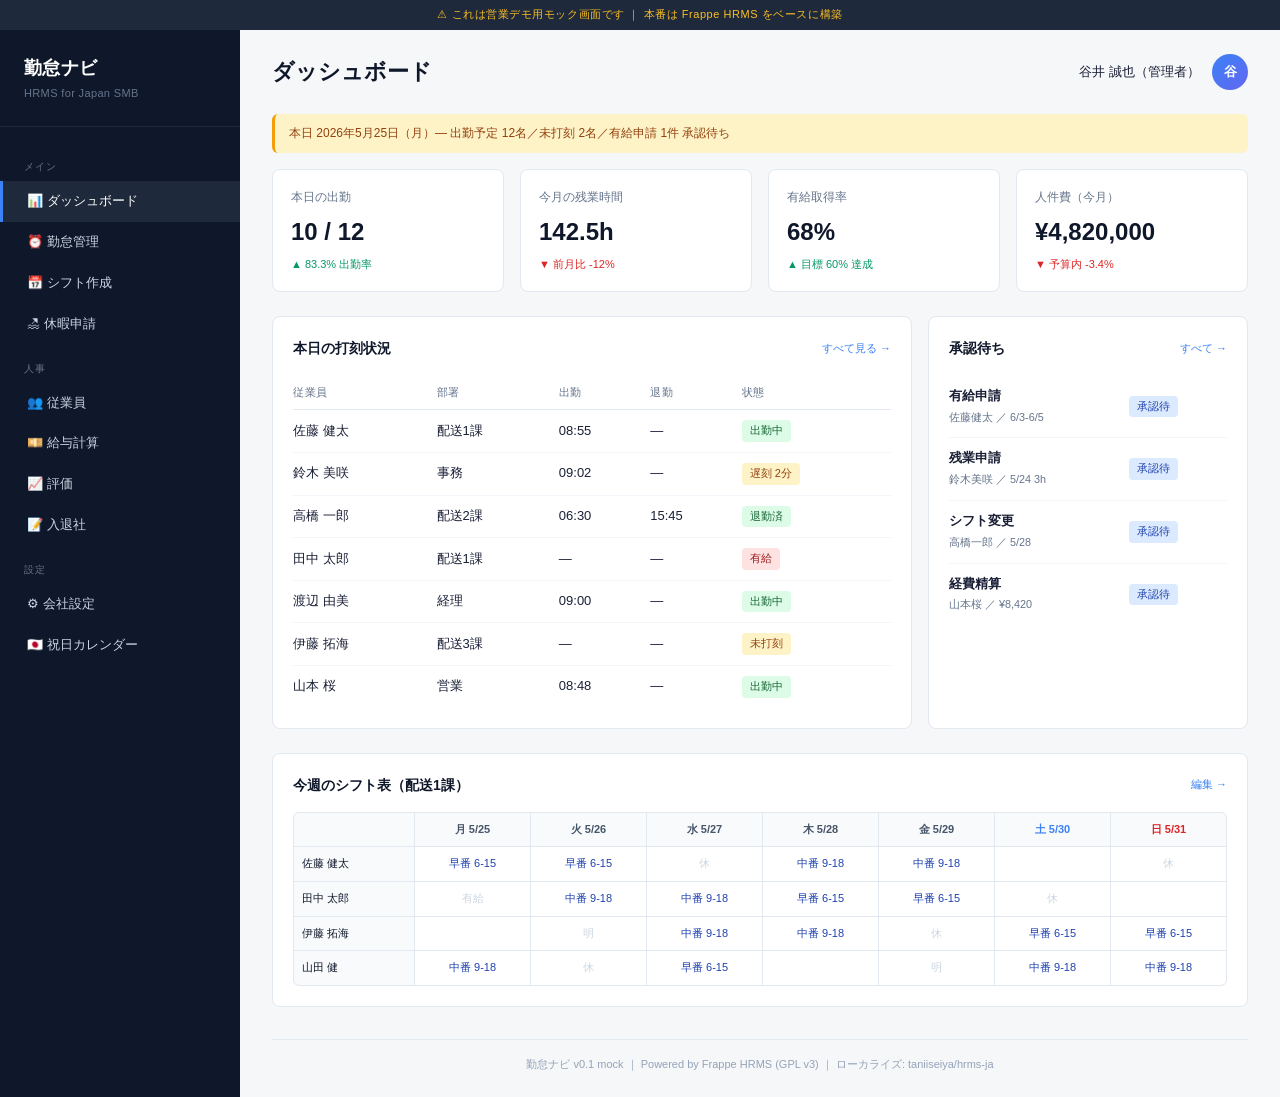
==== mock/index.html @ a1b8bb79 "日本仕様化（軽量版） + 営業デモモック追加 - README.ja.md: 中小企業向けセールスドキュメント - mock/index.html: Docker不要の静的ダッシュボードデモ（営業提案" ====
<!DOCTYPE html>
<html lang="ja">
<head>
<meta charset="UTF-8">
<meta name="viewport" content="width=device-width, initial-scale=1.0">
<title>勤怠ナビ ｜ 中小企業向け勤怠・シフト・人事システム</title>
<style>
  *{box-sizing:border-box;margin:0;padding:0;-webkit-font-smoothing:antialiased}
  body{font-family:"Hiragino Sans","Yu Gothic UI","Meiryo",sans-serif;background:#f6f7f9;color:#1a1f36;font-size:14px;line-height:1.6}
  .wrap{display:grid;grid-template-columns:240px 1fr;min-height:100vh}
  aside{background:#0f172a;color:#cbd5e1;padding:24px 0}
  .logo{padding:0 24px 24px;border-bottom:1px solid #1e293b;font-weight:700;font-size:18px;color:#fff;letter-spacing:.02em}
  .logo small{display:block;font-size:11px;font-weight:400;color:#64748b;margin-top:2px}
  nav{padding:16px 0}
  nav a{display:block;padding:10px 24px;color:#cbd5e1;text-decoration:none;font-size:13px;border-left:3px solid transparent}
  nav a:hover{background:#1e293b;color:#fff}
  nav a.active{background:#1e293b;color:#fff;border-left-color:#3b82f6}
  nav .group{padding:16px 24px 6px;font-size:10px;color:#64748b;letter-spacing:.1em;text-transform:uppercase}
  main{padding:24px 32px;overflow-x:hidden}
  header{display:flex;justify-content:space-between;align-items:center;margin-bottom:24px}
  h1{font-size:22px;font-weight:700;color:#0f172a}
  .user{display:flex;align-items:center;gap:12px;font-size:13px}
  .avatar{width:36px;height:36px;border-radius:50%;background:linear-gradient(135deg,#3b82f6,#6366f1);color:#fff;display:flex;align-items:center;justify-content:center;font-weight:600}
  .cards{display:grid;grid-template-columns:repeat(4,1fr);gap:16px;margin-bottom:24px}
  .card{background:#fff;border:1px solid #e2e8f0;border-radius:8px;padding:18px}
  .card .label{color:#64748b;font-size:12px;margin-bottom:6px}
  .card .value{font-size:24px;font-weight:700;color:#0f172a}
  .card .delta{font-size:11px;margin-top:4px}
  .delta.up{color:#059669}.delta.down{color:#dc2626}
  .panels{display:grid;grid-template-columns:2fr 1fr;gap:16px;margin-bottom:24px}
  .panel{background:#fff;border:1px solid #e2e8f0;border-radius:8px;padding:20px}
  .panel h2{font-size:14px;font-weight:600;margin-bottom:16px;color:#0f172a;display:flex;justify-content:space-between;align-items:center}
  .panel h2 a{font-size:11px;color:#3b82f6;text-decoration:none;font-weight:400}
  table{width:100%;border-collapse:collapse;font-size:13px}
  th{text-align:left;color:#64748b;font-weight:500;font-size:11px;padding:8px 8px 8px 0;border-bottom:1px solid #e2e8f0;text-transform:uppercase;letter-spacing:.05em}
  td{padding:10px 8px 10px 0;border-bottom:1px solid #f1f5f9}
  tr:last-child td{border-bottom:none}
  .badge{display:inline-block;padding:2px 8px;border-radius:4px;font-size:11px;font-weight:500}
  .badge.ok{background:#dcfce7;color:#166534}
  .badge.late{background:#fef3c7;color:#92400e}
  .badge.off{background:#fee2e2;color:#991b1b}
  .badge.pending{background:#dbeafe;color:#1e40af}
  .shift-grid{display:grid;grid-template-columns:120px repeat(7,1fr);gap:1px;background:#e2e8f0;border:1px solid #e2e8f0;border-radius:6px;overflow:hidden;font-size:11px}
  .shift-grid > div{background:#fff;padding:8px;text-align:center}
  .shift-grid .hd{background:#f8fafc;font-weight:600;color:#475569}
  .shift-grid .name{background:#f8fafc;text-align:left;font-weight:500;color:#0f172a}
  .sh{background:#eff6ff;color:#1e40af;font-weight:500}
  .sh-night{background:#1e293b;color:#fff}
  .sh-off{color:#cbd5e1}
  .note{background:#fef3c7;color:#92400e;padding:10px 14px;border-radius:6px;font-size:12px;margin-bottom:16px;border-left:3px solid #f59e0b}
  footer{margin-top:32px;padding-top:16px;border-top:1px solid #e2e8f0;color:#94a3b8;font-size:11px;text-align:center}
  .mock-banner{position:fixed;top:0;left:0;right:0;background:#1e293b;color:#fbbf24;text-align:center;padding:6px;font-size:11px;z-index:100;letter-spacing:.05em}
  .wrap{padding-top:30px}
</style>
</head>
<body>
<div class="mock-banner">⚠ これは営業デモ用モック画面です ｜ 本番は Frappe HRMS をベースに構築</div>
<div class="wrap">
  <aside>
    <div class="logo">勤怠ナビ<small>HRMS for Japan SMB</small></div>
    <nav>
      <div class="group">メイン</div>
      <a href="#" class="active">📊 ダッシュボード</a>
      <a href="#">⏰ 勤怠管理</a>
      <a href="#">📅 シフト作成</a>
      <a href="#">🏖 休暇申請</a>
      <div class="group">人事</div>
      <a href="#">👥 従業員</a>
      <a href="#">💴 給与計算</a>
      <a href="#">📈 評価</a>
      <a href="#">📝 入退社</a>
      <div class="group">設定</div>
      <a href="#">⚙ 会社設定</a>
      <a href="#">🇯🇵 祝日カレンダー</a>
    </nav>
  </aside>
  <main>
    <header>
      <h1>ダッシュボード</h1>
      <div class="user">
        <span>谷井 誠也（管理者）</span>
        <div class="avatar">谷</div>
      </div>
    </header>

    <div class="note">本日 2026年5月25日（月）— 出勤予定 12名／未打刻 2名／有給申請 1件 承認待ち</div>

    <div class="cards">
      <div class="card">
        <div class="label">本日の出勤</div>
        <div class="value">10 / 12</div>
        <div class="delta up">▲ 83.3% 出勤率</div>
      </div>
      <div class="card">
        <div class="label">今月の残業時間</div>
        <div class="value">142.5h</div>
        <div class="delta down">▼ 前月比 -12%</div>
      </div>
      <div class="card">
        <div class="label">有給取得率</div>
        <div class="value">68%</div>
        <div class="delta up">▲ 目標 60% 達成</div>
      </div>
      <div class="card">
        <div class="label">人件費（今月）</div>
        <div class="value">¥4,820,000</div>
        <div class="delta down">▼ 予算内 -3.4%</div>
      </div>
    </div>

    <div class="panels">
      <div class="panel">
        <h2>本日の打刻状況 <a href="#">すべて見る →</a></h2>
        <table>
          <thead>
            <tr><th>従業員</th><th>部署</th><th>出勤</th><th>退勤</th><th>状態</th></tr>
          </thead>
          <tbody>
            <tr><td>佐藤 健太</td><td>配送1課</td><td>08:55</td><td>—</td><td><span class="badge ok">出勤中</span></td></tr>
            <tr><td>鈴木 美咲</td><td>事務</td><td>09:02</td><td>—</td><td><span class="badge late">遅刻 2分</span></td></tr>
            <tr><td>高橋 一郎</td><td>配送2課</td><td>06:30</td><td>15:45</td><td><span class="badge ok">退勤済</span></td></tr>
            <tr><td>田中 太郎</td><td>配送1課</td><td>—</td><td>—</td><td><span class="badge off">有給</span></td></tr>
            <tr><td>渡辺 由美</td><td>経理</td><td>09:00</td><td>—</td><td><span class="badge ok">出勤中</span></td></tr>
            <tr><td>伊藤 拓海</td><td>配送3課</td><td>—</td><td>—</td><td><span class="badge late">未打刻</span></td></tr>
            <tr><td>山本 桜</td><td>営業</td><td>08:48</td><td>—</td><td><span class="badge ok">出勤中</span></td></tr>
          </tbody>
        </table>
      </div>

      <div class="panel">
        <h2>承認待ち <a href="#">すべて →</a></h2>
        <table>
          <tbody>
            <tr><td><strong>有給申請</strong><br><small style="color:#64748b">佐藤健太 ／ 6/3-6/5</small></td><td><span class="badge pending">承認待</span></td></tr>
            <tr><td><strong>残業申請</strong><br><small style="color:#64748b">鈴木美咲 ／ 5/24 3h</small></td><td><span class="badge pending">承認待</span></td></tr>
            <tr><td><strong>シフト変更</strong><br><small style="color:#64748b">高橋一郎 ／ 5/28</small></td><td><span class="badge pending">承認待</span></td></tr>
            <tr><td><strong>経費精算</strong><br><small style="color:#64748b">山本桜 ／ ¥8,420</small></td><td><span class="badge pending">承認待</span></td></tr>
          </tbody>
        </table>
      </div>
    </div>

    <div class="panel">
      <h2>今週のシフト表（配送1課） <a href="#">編集 →</a></h2>
      <div class="shift-grid">
        <div class="hd"></div>
        <div class="hd">月 5/25</div><div class="hd">火 5/26</div><div class="hd">水 5/27</div><div class="hd">木 5/28</div><div class="hd">金 5/29</div><div class="hd" style="color:#3b82f6">土 5/30</div><div class="hd" style="color:#dc2626">日 5/31</div>
        <div class="name">佐藤 健太</div>
        <div class="sh">早番 6-15</div><div class="sh">早番 6-15</div><div class="sh-off">休</div><div class="sh">中番 9-18</div><div class="sh">中番 9-18</div><div class="sh-night">夜 22-7</div><div class="sh-off">休</div>
        <div class="name">田中 太郎</div>
        <div class="sh-off">有給</div><div class="sh">中番 9-18</div><div class="sh">中番 9-18</div><div class="sh">早番 6-15</div><div class="sh">早番 6-15</div><div class="sh-off">休</div><div class="sh-night">夜 22-7</div>
        <div class="name">伊藤 拓海</div>
        <div class="sh-night">夜 22-7</div><div class="sh-off">明</div><div class="sh">中番 9-18</div><div class="sh">中番 9-18</div><div class="sh-off">休</div><div class="sh">早番 6-15</div><div class="sh">早番 6-15</div>
        <div class="name">山田 健</div>
        <div class="sh">中番 9-18</div><div class="sh-off">休</div><div class="sh">早番 6-15</div><div class="sh-night">夜 22-7</div><div class="sh-off">明</div><div class="sh">中番 9-18</div><div class="sh">中番 9-18</div>
      </div>
    </div>

    <footer>
      勤怠ナビ v0.1 mock ｜ Powered by Frappe HRMS (GPL v3) ｜ ローカライズ: taniiseiya/hrms-ja
    </footer>
  </main>
</div>
</body>
</html>
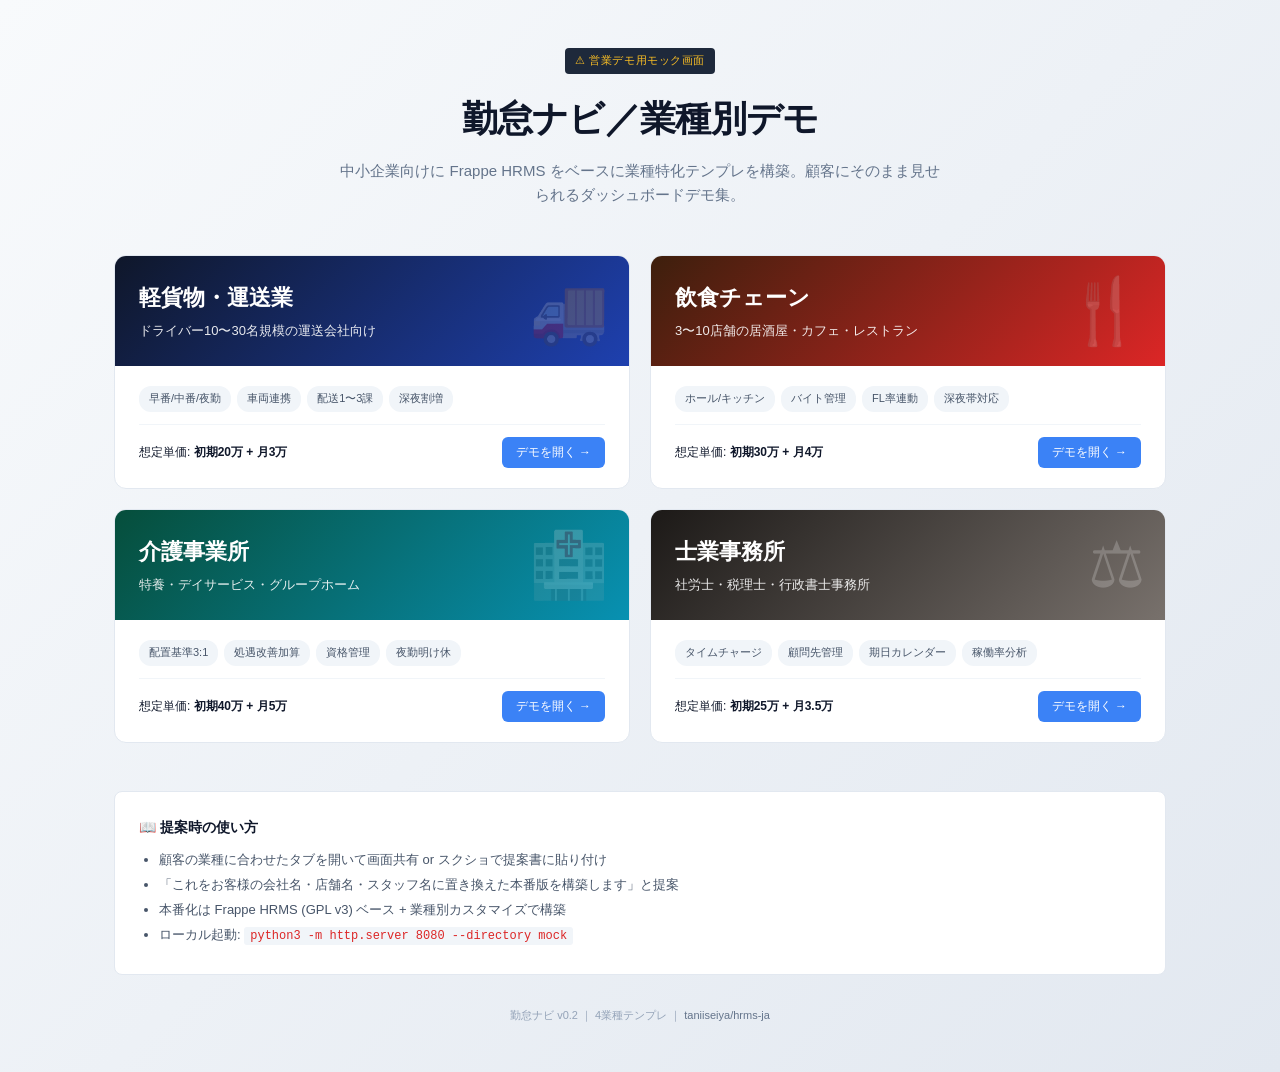
==== commit 0d87f147: "業種別デモテンプレ追加（飲食・介護・士業） - mock/index.html: 業種選択ハブ（4業種カード形式） - mock/logistics.html: 軽貨物・運送業（リネーム） - moc" ====
--- a/mock/index.html
+++ b/mock/index.html
@@ -3,163 +3,144 @@
 <head>
 <meta charset="UTF-8">
 <meta name="viewport" content="width=device-width, initial-scale=1.0">
-<title>勤怠ナビ ｜ 中小企業向け勤怠・シフト・人事システム</title>
+<title>勤怠ナビ ｜ 業種別デモ選択</title>
 <style>
   *{box-sizing:border-box;margin:0;padding:0;-webkit-font-smoothing:antialiased}
-  body{font-family:"Hiragino Sans","Yu Gothic UI","Meiryo",sans-serif;background:#f6f7f9;color:#1a1f36;font-size:14px;line-height:1.6}
-  .wrap{display:grid;grid-template-columns:240px 1fr;min-height:100vh}
-  aside{background:#0f172a;color:#cbd5e1;padding:24px 0}
-  .logo{padding:0 24px 24px;border-bottom:1px solid #1e293b;font-weight:700;font-size:18px;color:#fff;letter-spacing:.02em}
-  .logo small{display:block;font-size:11px;font-weight:400;color:#64748b;margin-top:2px}
-  nav{padding:16px 0}
-  nav a{display:block;padding:10px 24px;color:#cbd5e1;text-decoration:none;font-size:13px;border-left:3px solid transparent}
-  nav a:hover{background:#1e293b;color:#fff}
-  nav a.active{background:#1e293b;color:#fff;border-left-color:#3b82f6}
-  nav .group{padding:16px 24px 6px;font-size:10px;color:#64748b;letter-spacing:.1em;text-transform:uppercase}
-  main{padding:24px 32px;overflow-x:hidden}
-  header{display:flex;justify-content:space-between;align-items:center;margin-bottom:24px}
-  h1{font-size:22px;font-weight:700;color:#0f172a}
-  .user{display:flex;align-items:center;gap:12px;font-size:13px}
-  .avatar{width:36px;height:36px;border-radius:50%;background:linear-gradient(135deg,#3b82f6,#6366f1);color:#fff;display:flex;align-items:center;justify-content:center;font-weight:600}
-  .cards{display:grid;grid-template-columns:repeat(4,1fr);gap:16px;margin-bottom:24px}
-  .card{background:#fff;border:1px solid #e2e8f0;border-radius:8px;padding:18px}
-  .card .label{color:#64748b;font-size:12px;margin-bottom:6px}
-  .card .value{font-size:24px;font-weight:700;color:#0f172a}
-  .card .delta{font-size:11px;margin-top:4px}
-  .delta.up{color:#059669}.delta.down{color:#dc2626}
-  .panels{display:grid;grid-template-columns:2fr 1fr;gap:16px;margin-bottom:24px}
-  .panel{background:#fff;border:1px solid #e2e8f0;border-radius:8px;padding:20px}
-  .panel h2{font-size:14px;font-weight:600;margin-bottom:16px;color:#0f172a;display:flex;justify-content:space-between;align-items:center}
-  .panel h2 a{font-size:11px;color:#3b82f6;text-decoration:none;font-weight:400}
-  table{width:100%;border-collapse:collapse;font-size:13px}
-  th{text-align:left;color:#64748b;font-weight:500;font-size:11px;padding:8px 8px 8px 0;border-bottom:1px solid #e2e8f0;text-transform:uppercase;letter-spacing:.05em}
-  td{padding:10px 8px 10px 0;border-bottom:1px solid #f1f5f9}
-  tr:last-child td{border-bottom:none}
-  .badge{display:inline-block;padding:2px 8px;border-radius:4px;font-size:11px;font-weight:500}
-  .badge.ok{background:#dcfce7;color:#166534}
-  .badge.late{background:#fef3c7;color:#92400e}
-  .badge.off{background:#fee2e2;color:#991b1b}
-  .badge.pending{background:#dbeafe;color:#1e40af}
-  .shift-grid{display:grid;grid-template-columns:120px repeat(7,1fr);gap:1px;background:#e2e8f0;border:1px solid #e2e8f0;border-radius:6px;overflow:hidden;font-size:11px}
-  .shift-grid > div{background:#fff;padding:8px;text-align:center}
-  .shift-grid .hd{background:#f8fafc;font-weight:600;color:#475569}
-  .shift-grid .name{background:#f8fafc;text-align:left;font-weight:500;color:#0f172a}
-  .sh{background:#eff6ff;color:#1e40af;font-weight:500}
-  .sh-night{background:#1e293b;color:#fff}
-  .sh-off{color:#cbd5e1}
-  .note{background:#fef3c7;color:#92400e;padding:10px 14px;border-radius:6px;font-size:12px;margin-bottom:16px;border-left:3px solid #f59e0b}
-  footer{margin-top:32px;padding-top:16px;border-top:1px solid #e2e8f0;color:#94a3b8;font-size:11px;text-align:center}
-  .mock-banner{position:fixed;top:0;left:0;right:0;background:#1e293b;color:#fbbf24;text-align:center;padding:6px;font-size:11px;z-index:100;letter-spacing:.05em}
-  .wrap{padding-top:30px}
+  body{font-family:"Hiragino Sans","Yu Gothic UI","Meiryo",sans-serif;background:linear-gradient(135deg,#f8fafc 0%,#e2e8f0 100%);color:#0f172a;min-height:100vh;font-size:14px;line-height:1.6}
+  .container{max-width:1100px;margin:0 auto;padding:48px 24px}
+  header{text-align:center;margin-bottom:48px}
+  h1{font-size:36px;font-weight:800;color:#0f172a;margin-bottom:12px;letter-spacing:-.02em}
+  .subtitle{font-size:15px;color:#64748b;max-width:600px;margin:0 auto}
+  .tag{display:inline-block;background:#1e293b;color:#fbbf24;font-size:11px;padding:4px 10px;border-radius:4px;letter-spacing:.05em;margin-bottom:16px}
+  .grid{display:grid;grid-template-columns:repeat(2,1fr);gap:20px;margin-bottom:48px}
+  .industry{background:#fff;border-radius:12px;overflow:hidden;border:1px solid #e2e8f0;transition:transform .15s,box-shadow .15s;text-decoration:none;color:inherit;display:block}
+  .industry:hover{transform:translateY(-2px);box-shadow:0 12px 32px -8px rgba(0,0,0,.12)}
+  .industry-header{padding:24px;color:#fff;position:relative;overflow:hidden}
+  .industry-header h2{font-size:22px;font-weight:700;margin-bottom:6px;position:relative;z-index:1}
+  .industry-header p{font-size:13px;opacity:.9;position:relative;z-index:1}
+  .icon{position:absolute;right:20px;top:50%;transform:translateY(-50%);font-size:64px;opacity:.2;z-index:0}
+  .logistics .industry-header{background:linear-gradient(135deg,#0f172a,#1e40af)}
+  .restaurant .industry-header{background:linear-gradient(135deg,#3d1f0d,#dc2626)}
+  .caregiving .industry-header{background:linear-gradient(135deg,#064e3b,#0891b2)}
+  .professional .industry-header{background:linear-gradient(135deg,#1c1917,#78716c)}
+  .industry-body{padding:20px 24px}
+  .features{display:flex;flex-wrap:wrap;gap:6px;margin-bottom:12px}
+  .feature{background:#f1f5f9;color:#475569;font-size:11px;padding:4px 10px;border-radius:12px}
+  .price{display:flex;justify-content:space-between;align-items:center;padding-top:12px;border-top:1px solid #f1f5f9;font-size:12px}
+  .price .amount{font-weight:600;color:#0f172a}
+  .cta{display:inline-block;background:#3b82f6;color:#fff;padding:6px 14px;border-radius:6px;font-size:12px;font-weight:500}
+  .info{background:#fff;border:1px solid #e2e8f0;border-radius:8px;padding:24px;font-size:13px;color:#475569}
+  .info h3{font-size:14px;color:#0f172a;margin-bottom:12px}
+  .info ul{margin-left:20px}
+  .info li{margin-bottom:4px}
+  .info code{background:#f1f5f9;padding:2px 6px;border-radius:3px;font-size:12px;color:#dc2626}
+  footer{text-align:center;color:#94a3b8;font-size:11px;margin-top:32px}
+  footer a{color:#64748b;text-decoration:none}
 </style>
 </head>
 <body>
-<div class="mock-banner">⚠ これは営業デモ用モック画面です ｜ 本番は Frappe HRMS をベースに構築</div>
-<div class="wrap">
-  <aside>
-    <div class="logo">勤怠ナビ<small>HRMS for Japan SMB</small></div>
-    <nav>
-      <div class="group">メイン</div>
-      <a href="#" class="active">📊 ダッシュボード</a>
-      <a href="#">⏰ 勤怠管理</a>
-      <a href="#">📅 シフト作成</a>
-      <a href="#">🏖 休暇申請</a>
-      <div class="group">人事</div>
-      <a href="#">👥 従業員</a>
-      <a href="#">💴 給与計算</a>
-      <a href="#">📈 評価</a>
-      <a href="#">📝 入退社</a>
-      <div class="group">設定</div>
-      <a href="#">⚙ 会社設定</a>
-      <a href="#">🇯🇵 祝日カレンダー</a>
-    </nav>
-  </aside>
-  <main>
-    <header>
-      <h1>ダッシュボード</h1>
-      <div class="user">
-        <span>谷井 誠也（管理者）</span>
-        <div class="avatar">谷</div>
+<div class="container">
+  <header>
+    <span class="tag">⚠ 営業デモ用モック画面</span>
+    <h1>勤怠ナビ／業種別デモ</h1>
+    <p class="subtitle">中小企業向けに Frappe HRMS をベースに業種特化テンプレを構築。顧客にそのまま見せられるダッシュボードデモ集。</p>
+  </header>
+
+  <div class="grid">
+    <a href="logistics.html" class="industry logistics">
+      <div class="industry-header">
+        <span class="icon">🚚</span>
+        <h2>軽貨物・運送業</h2>
+        <p>ドライバー10〜30名規模の運送会社向け</p>
       </div>
-    </header>
+      <div class="industry-body">
+        <div class="features">
+          <span class="feature">早番/中番/夜勤</span>
+          <span class="feature">車両連携</span>
+          <span class="feature">配送1〜3課</span>
+          <span class="feature">深夜割増</span>
+        </div>
+        <div class="price">
+          <span>想定単価: <strong class="amount">初期20万 + 月3万</strong></span>
+          <span class="cta">デモを開く →</span>
+        </div>
+      </div>
+    </a>
 
-    <div class="note">本日 2026年5月25日（月）— 出勤予定 12名／未打刻 2名／有給申請 1件 承認待ち</div>
+    <a href="restaurant.html" class="industry restaurant">
+      <div class="industry-header">
+        <span class="icon">🍴</span>
+        <h2>飲食チェーン</h2>
+        <p>3〜10店舗の居酒屋・カフェ・レストラン</p>
+      </div>
+      <div class="industry-body">
+        <div class="features">
+          <span class="feature">ホール/キッチン</span>
+          <span class="feature">バイト管理</span>
+          <span class="feature">FL率連動</span>
+          <span class="feature">深夜帯対応</span>
+        </div>
+        <div class="price">
+          <span>想定単価: <strong class="amount">初期30万 + 月4万</strong></span>
+          <span class="cta">デモを開く →</span>
+        </div>
+      </div>
+    </a>
 
-    <div class="cards">
-      <div class="card">
-        <div class="label">本日の出勤</div>
-        <div class="value">10 / 12</div>
-        <div class="delta up">▲ 83.3% 出勤率</div>
+    <a href="caregiving.html" class="industry caregiving">
+      <div class="industry-header">
+        <span class="icon">🏥</span>
+        <h2>介護事業所</h2>
+        <p>特養・デイサービス・グループホーム</p>
       </div>
-      <div class="card">
-        <div class="label">今月の残業時間</div>
-        <div class="value">142.5h</div>
-        <div class="delta down">▼ 前月比 -12%</div>
+      <div class="industry-body">
+        <div class="features">
+          <span class="feature">配置基準3:1</span>
+          <span class="feature">処遇改善加算</span>
+          <span class="feature">資格管理</span>
+          <span class="feature">夜勤明け休</span>
+        </div>
+        <div class="price">
+          <span>想定単価: <strong class="amount">初期40万 + 月5万</strong></span>
+          <span class="cta">デモを開く →</span>
+        </div>
       </div>
-      <div class="card">
-        <div class="label">有給取得率</div>
-        <div class="value">68%</div>
-        <div class="delta up">▲ 目標 60% 達成</div>
+    </a>
+
+    <a href="professional.html" class="industry professional">
+      <div class="industry-header">
+        <span class="icon">⚖</span>
+        <h2>士業事務所</h2>
+        <p>社労士・税理士・行政書士事務所</p>
       </div>
-      <div class="card">
-        <div class="label">人件費（今月）</div>
-        <div class="value">¥4,820,000</div>
-        <div class="delta down">▼ 予算内 -3.4%</div>
+      <div class="industry-body">
+        <div class="features">
+          <span class="feature">タイムチャージ</span>
+          <span class="feature">顧問先管理</span>
+          <span class="feature">期日カレンダー</span>
+          <span class="feature">稼働率分析</span>
+        </div>
+        <div class="price">
+          <span>想定単価: <strong class="amount">初期25万 + 月3.5万</strong></span>
+          <span class="cta">デモを開く →</span>
+        </div>
       </div>
-    </div>
+    </a>
+  </div>
 
-    <div class="panels">
-      <div class="panel">
-        <h2>本日の打刻状況 <a href="#">すべて見る →</a></h2>
-        <table>
-          <thead>
-            <tr><th>従業員</th><th>部署</th><th>出勤</th><th>退勤</th><th>状態</th></tr>
-          </thead>
-          <tbody>
-            <tr><td>佐藤 健太</td><td>配送1課</td><td>08:55</td><td>—</td><td><span class="badge ok">出勤中</span></td></tr>
-            <tr><td>鈴木 美咲</td><td>事務</td><td>09:02</td><td>—</td><td><span class="badge late">遅刻 2分</span></td></tr>
-            <tr><td>高橋 一郎</td><td>配送2課</td><td>06:30</td><td>15:45</td><td><span class="badge ok">退勤済</span></td></tr>
-            <tr><td>田中 太郎</td><td>配送1課</td><td>—</td><td>—</td><td><span class="badge off">有給</span></td></tr>
-            <tr><td>渡辺 由美</td><td>経理</td><td>09:00</td><td>—</td><td><span class="badge ok">出勤中</span></td></tr>
-            <tr><td>伊藤 拓海</td><td>配送3課</td><td>—</td><td>—</td><td><span class="badge late">未打刻</span></td></tr>
-            <tr><td>山本 桜</td><td>営業</td><td>08:48</td><td>—</td><td><span class="badge ok">出勤中</span></td></tr>
-          </tbody>
-        </table>
-      </div>
+  <div class="info">
+    <h3>📖 提案時の使い方</h3>
+    <ul>
+      <li>顧客の業種に合わせたタブを開いて画面共有 or スクショで提案書に貼り付け</li>
+      <li>「これをお客様の会社名・店舗名・スタッフ名に置き換えた本番版を構築します」と提案</li>
+      <li>本番化は Frappe HRMS (GPL v3) ベース + 業種別カスタマイズで構築</li>
+      <li>ローカル起動: <code>python3 -m http.server 8080 --directory mock</code></li>
+    </ul>
+  </div>
 
-      <div class="panel">
-        <h2>承認待ち <a href="#">すべて →</a></h2>
-        <table>
-          <tbody>
-            <tr><td><strong>有給申請</strong><br><small style="color:#64748b">佐藤健太 ／ 6/3-6/5</small></td><td><span class="badge pending">承認待</span></td></tr>
-            <tr><td><strong>残業申請</strong><br><small style="color:#64748b">鈴木美咲 ／ 5/24 3h</small></td><td><span class="badge pending">承認待</span></td></tr>
-            <tr><td><strong>シフト変更</strong><br><small style="color:#64748b">高橋一郎 ／ 5/28</small></td><td><span class="badge pending">承認待</span></td></tr>
-            <tr><td><strong>経費精算</strong><br><small style="color:#64748b">山本桜 ／ ¥8,420</small></td><td><span class="badge pending">承認待</span></td></tr>
-          </tbody>
-        </table>
-      </div>
-    </div>
-
-    <div class="panel">
-      <h2>今週のシフト表（配送1課） <a href="#">編集 →</a></h2>
-      <div class="shift-grid">
-        <div class="hd"></div>
-        <div class="hd">月 5/25</div><div class="hd">火 5/26</div><div class="hd">水 5/27</div><div class="hd">木 5/28</div><div class="hd">金 5/29</div><div class="hd" style="color:#3b82f6">土 5/30</div><div class="hd" style="color:#dc2626">日 5/31</div>
-        <div class="name">佐藤 健太</div>
-        <div class="sh">早番 6-15</div><div class="sh">早番 6-15</div><div class="sh-off">休</div><div class="sh">中番 9-18</div><div class="sh">中番 9-18</div><div class="sh-night">夜 22-7</div><div class="sh-off">休</div>
-        <div class="name">田中 太郎</div>
-        <div class="sh-off">有給</div><div class="sh">中番 9-18</div><div class="sh">中番 9-18</div><div class="sh">早番 6-15</div><div class="sh">早番 6-15</div><div class="sh-off">休</div><div class="sh-night">夜 22-7</div>
-        <div class="name">伊藤 拓海</div>
-        <div class="sh-night">夜 22-7</div><div class="sh-off">明</div><div class="sh">中番 9-18</div><div class="sh">中番 9-18</div><div class="sh-off">休</div><div class="sh">早番 6-15</div><div class="sh">早番 6-15</div>
-        <div class="name">山田 健</div>
-        <div class="sh">中番 9-18</div><div class="sh-off">休</div><div class="sh">早番 6-15</div><div class="sh-night">夜 22-7</div><div class="sh-off">明</div><div class="sh">中番 9-18</div><div class="sh">中番 9-18</div>
-      </div>
-    </div>
-
-    <footer>
-      勤怠ナビ v0.1 mock ｜ Powered by Frappe HRMS (GPL v3) ｜ ローカライズ: taniiseiya/hrms-ja
-    </footer>
-  </main>
+  <footer>
+    勤怠ナビ v0.2 ｜ 4業種テンプレ ｜ <a href="https://github.com/taniiseiya/hrms-ja">taniiseiya/hrms-ja</a>
+  </footer>
 </div>
 </body>
 </html>
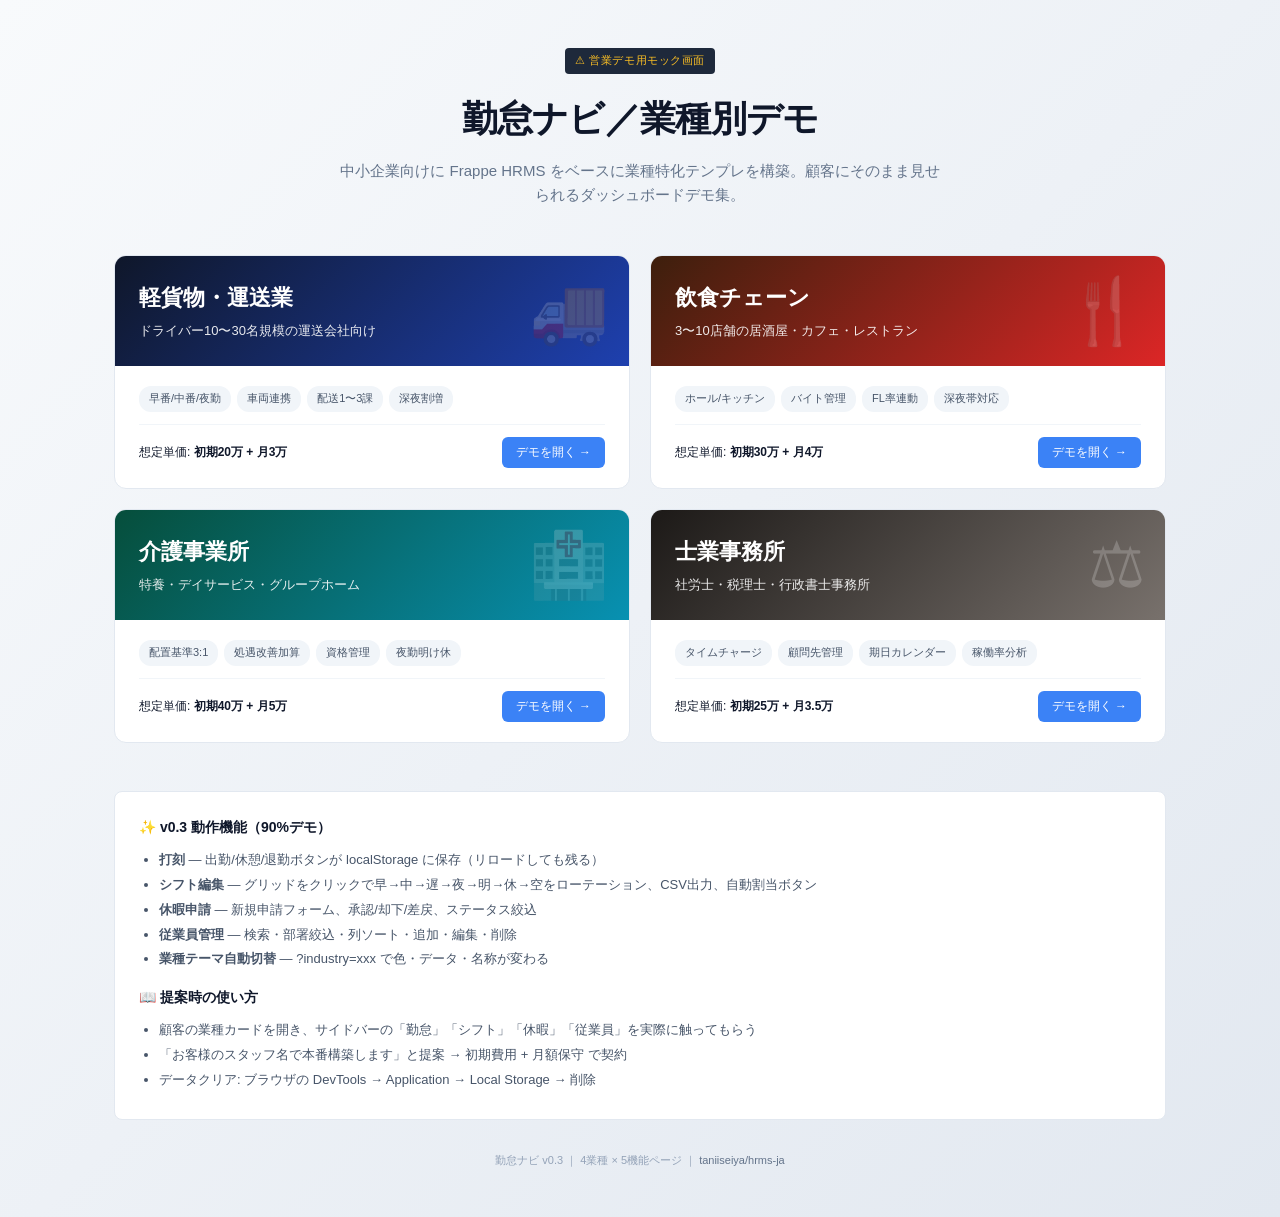
==== commit 8bd6e92f: "v0.3: 90%動作モック化（5ページ × 4業種 + localStorage永続化） 新規ファイル: - mock/shared/style.css: 共通スタイル + 業界テーマ（CSS変数で" ====
--- a/mock/index.html
+++ b/mock/index.html
@@ -129,17 +129,24 @@
   </div>
 
   <div class="info">
-    <h3>📖 提案時の使い方</h3>
+    <h3>✨ v0.3 動作機能（90%デモ）</h3>
     <ul>
-      <li>顧客の業種に合わせたタブを開いて画面共有 or スクショで提案書に貼り付け</li>
-      <li>「これをお客様の会社名・店舗名・スタッフ名に置き換えた本番版を構築します」と提案</li>
-      <li>本番化は Frappe HRMS (GPL v3) ベース + 業種別カスタマイズで構築</li>
-      <li>ローカル起動: <code>python3 -m http.server 8080 --directory mock</code></li>
+      <li><strong>打刻</strong> — 出勤/休憩/退勤ボタンが localStorage に保存（リロードしても残る）</li>
+      <li><strong>シフト編集</strong> — グリッドをクリックで早→中→遅→夜→明→休→空をローテーション、CSV出力、自動割当ボタン</li>
+      <li><strong>休暇申請</strong> — 新規申請フォーム、承認/却下/差戻、ステータス絞込</li>
+      <li><strong>従業員管理</strong> — 検索・部署絞込・列ソート・追加・編集・削除</li>
+      <li><strong>業種テーマ自動切替</strong> — ?industry=xxx で色・データ・名称が変わる</li>
+    </ul>
+    <h3 style="margin-top:16px">📖 提案時の使い方</h3>
+    <ul>
+      <li>顧客の業種カードを開き、サイドバーの「勤怠」「シフト」「休暇」「従業員」を実際に触ってもらう</li>
+      <li>「お客様のスタッフ名で本番構築します」と提案 → 初期費用 + 月額保守 で契約</li>
+      <li>データクリア: ブラウザの DevTools → Application → Local Storage → 削除</li>
     </ul>
   </div>
 
   <footer>
-    勤怠ナビ v0.2 ｜ 4業種テンプレ ｜ <a href="https://github.com/taniiseiya/hrms-ja">taniiseiya/hrms-ja</a>
+    勤怠ナビ v0.3 ｜ 4業種 × 5機能ページ ｜ <a href="https://github.com/taniiseiya/hrms-ja">taniiseiya/hrms-ja</a>
   </footer>
 </div>
 </body>
